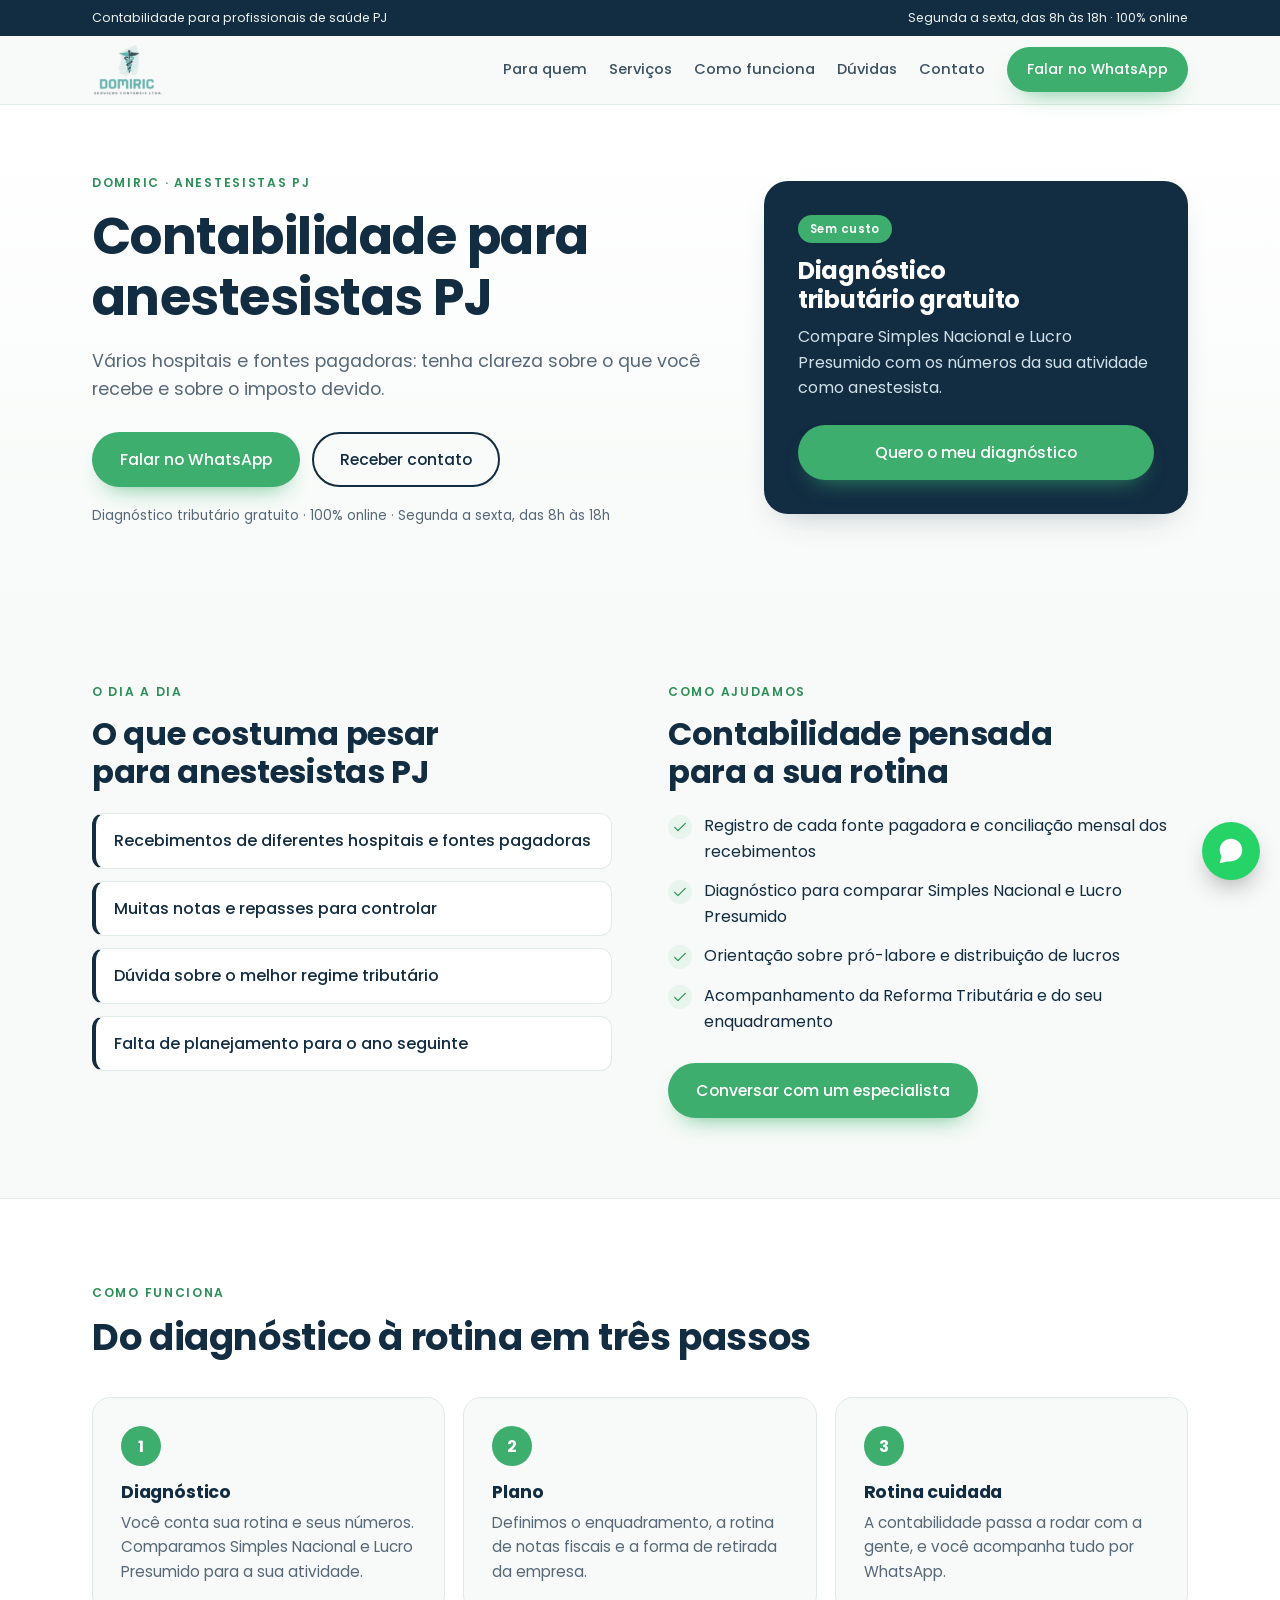
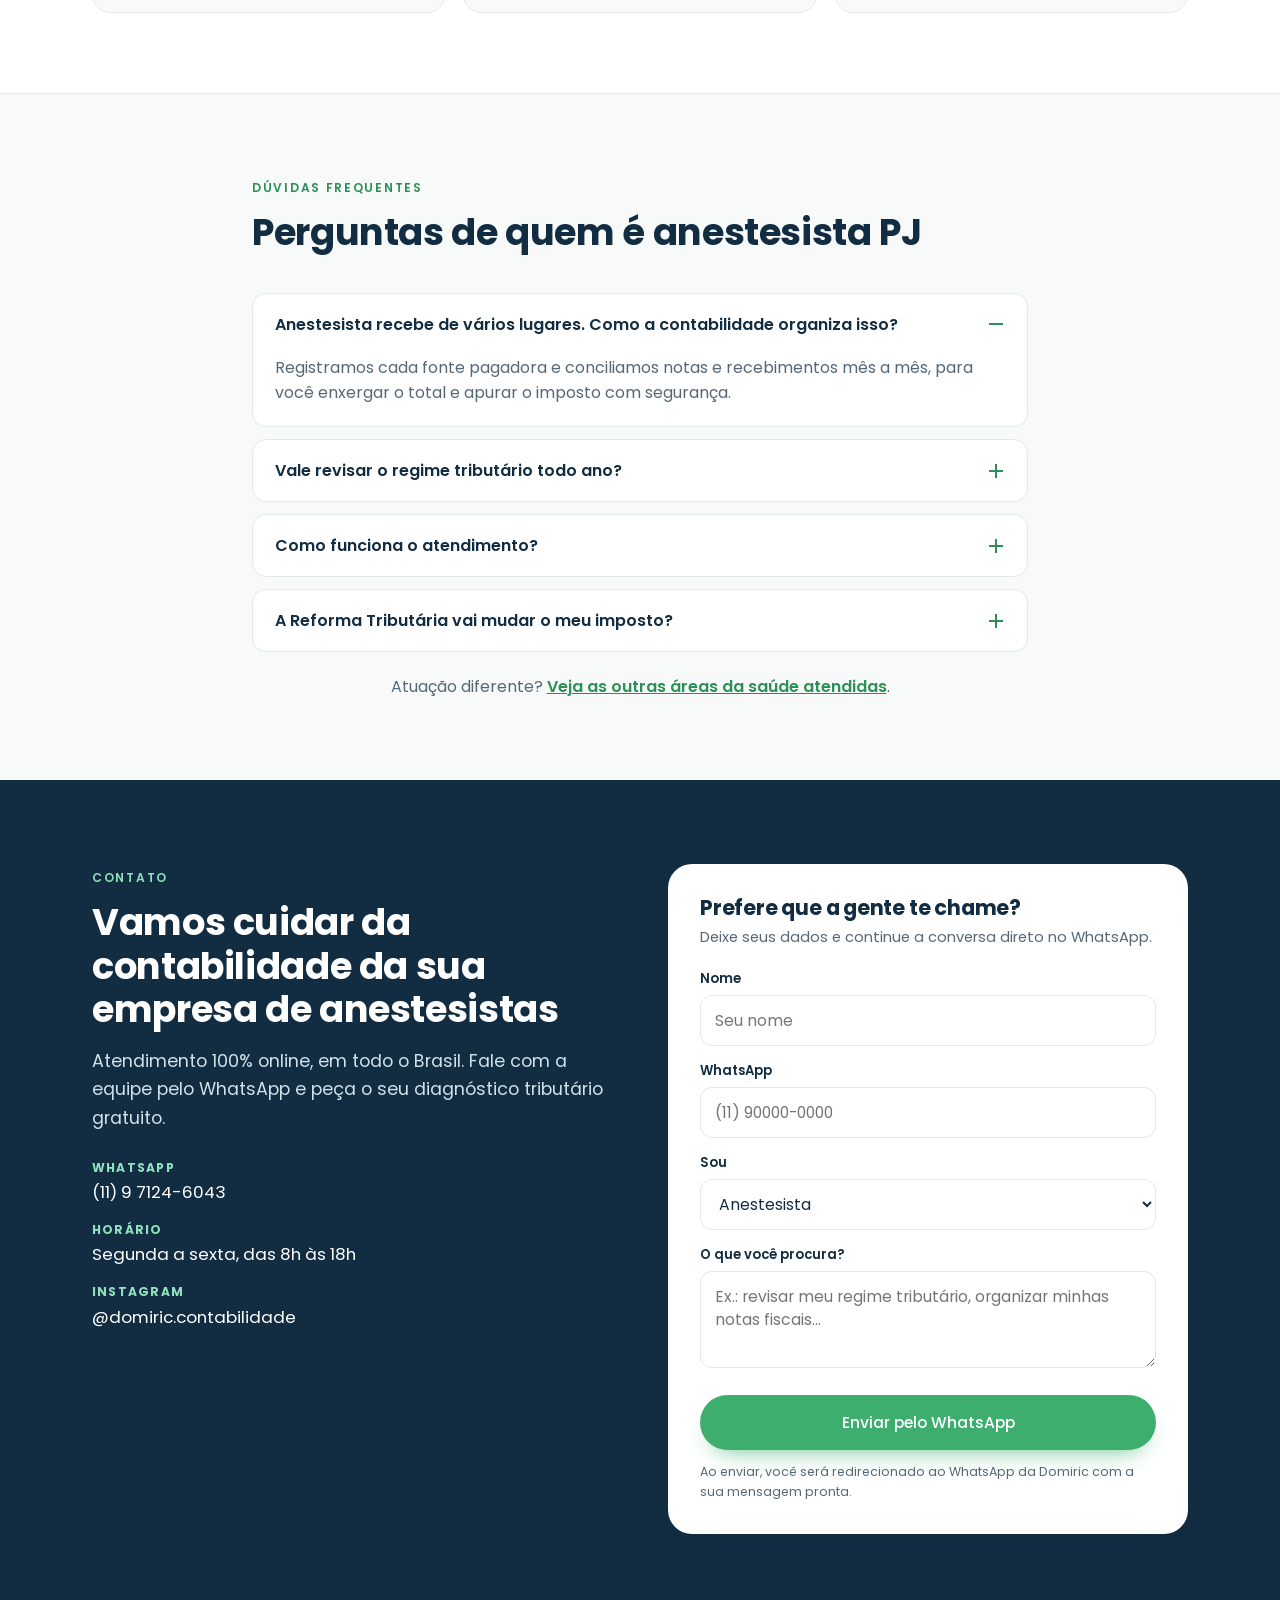
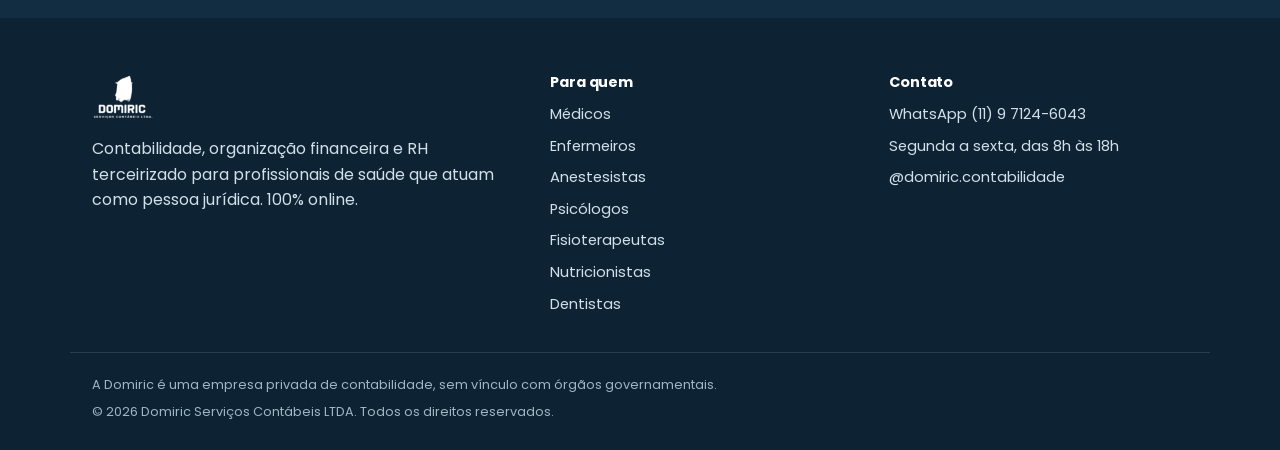
==== anestesistas/index.html @ 7d5b4917 "Refaz o site para profissionais de saúde PJ (home + 7 páginas por profissão) - Home e páginas por pr" ====
<!DOCTYPE html>
<html lang="pt-BR">
<head>
<!-- Google tag (gtag.js) -->
<script async src="https://www.googletagmanager.com/gtag/js?id=G-FYGS9DL36L"></script>
<script>
  window.dataLayer = window.dataLayer || [];
  function gtag(){dataLayer.push(arguments);}
  gtag('js', new Date());
  gtag('config', 'G-FYGS9DL36L');
</script>
<meta charset="UTF-8">
<meta name="viewport" content="width=device-width, initial-scale=1.0">
<title>Contabilidade para anestesistas PJ | Domiric Contábil</title>
<meta name="description" content="Contabilidade para anestesistas PJ: Vários hospitais e fontes pagadoras: tenha clareza sobre o que você recebe e sobre o imposto devido. Diagnóstico tributário gratuito e atendimento 100% online.">
<link rel="canonical" href="https://www.domiriccontabil.com.br/anestesistas/">
<link rel="icon" href="/logo-cropped.png">
<link rel="preconnect" href="https://fonts.googleapis.com">
<link rel="preconnect" href="https://fonts.gstatic.com" crossorigin>
<link href="https://fonts.googleapis.com/css2?family=Poppins:wght@400;500;600;700&display=swap" rel="stylesheet">
<link rel="stylesheet" href="/styles.css">
</head>
<body data-profession="anestesistas">
<div class="topbar"><div class="wrap"><span>Contabilidade para profissionais de saúde PJ</span><span class="hide-sm">Segunda a sexta, das 8h às 18h · 100% online</span></div></div>
<header class="site" id="siteHeader">
  <div class="wrap nav">
    <a class="brand" href="/"><img src="/logo-cropped.png" alt="Domiric Contábil"></a>
    <nav class="links" aria-label="Principal"><a href="/#para-quem">Para quem</a><a href="/#servicos">Serviços</a><a href="/#como-funciona">Como funciona</a><a href="/#duvidas">Dúvidas</a><a href="/#contato">Contato</a></nav>
    <a class="btn btn-primary btn-sm" href="https://w.app/domiric" target="_blank" rel="noopener" data-loc="header">Falar no WhatsApp</a>
    <button class="menu-toggle" id="menuToggle" aria-label="Abrir menu" aria-expanded="false"><span></span><span></span><span></span></button>
  </div>
  <nav class="nav-mobile" id="navMobile" aria-label="Menu móvel"><a href="/#para-quem">Para quem</a><a href="/#servicos">Serviços</a><a href="/#como-funciona">Como funciona</a><a href="/#duvidas">Dúvidas</a><a href="/#contato">Contato</a><a class="btn btn-primary" href="https://w.app/domiric" target="_blank" rel="noopener" data-loc="menu-mobile">Falar no WhatsApp</a></nav>
</header>
<main>
  <section class="hero hero-prof">
    <div class="wrap hero-grid">
      <div class="hero-copy">
        <span class="eyebrow">Domiric · Anestesistas PJ</span>
        <h1>Contabilidade para anestesistas PJ</h1>
        <p class="lead">Vários hospitais e fontes pagadoras: tenha clareza sobre o que você recebe e sobre o imposto devido.</p>
        <div class="hero-ctas">
          <a class="btn btn-primary" href="https://w.app/domiric" target="_blank" rel="noopener" data-loc="hero">Falar no WhatsApp</a>
          <a class="btn btn-ghost" href="#contato">Receber contato</a>
        </div>
        <p class="micro">Diagnóstico tributário gratuito · 100% online · Segunda a sexta, das 8h às 18h</p>
      </div>
      <aside class="hero-card">
        <span class="badge">Sem custo</span>
        <h2>Diagnóstico tributário gratuito</h2>
        <p>Compare Simples Nacional e Lucro Presumido com os números da sua atividade como anestesista.</p>
        <a class="btn btn-primary btn-block" href="https://w.app/domiric" target="_blank" rel="noopener" data-loc="hero-card">Quero o meu diagnóstico</a>
      </aside>
    </div>
  </section>

  <section class="section">
    <div class="wrap two-col">
      <div>
        <span class="eyebrow">O dia a dia</span>
        <h2>O que costuma pesar para anestesistas PJ</h2>
        <ul class="pain-list"><li>Recebimentos de diferentes hospitais e fontes pagadoras</li><li>Muitas notas e repasses para controlar</li><li>Dúvida sobre o melhor regime tributário</li><li>Falta de planejamento para o ano seguinte</li></ul>
      </div>
      <div>
        <span class="eyebrow">Como ajudamos</span>
        <h2>Contabilidade pensada para a sua rotina</h2>
        <ul class="help-list"><li><svg viewBox="0 0 24 24" aria-hidden="true"><path d="M4 12.5l5 5L20 6.5"/></svg><span>Registro de cada fonte pagadora e conciliação mensal dos recebimentos</span></li><li><svg viewBox="0 0 24 24" aria-hidden="true"><path d="M4 12.5l5 5L20 6.5"/></svg><span>Diagnóstico para comparar Simples Nacional e Lucro Presumido</span></li><li><svg viewBox="0 0 24 24" aria-hidden="true"><path d="M4 12.5l5 5L20 6.5"/></svg><span>Orientação sobre pró-labore e distribuição de lucros</span></li><li><svg viewBox="0 0 24 24" aria-hidden="true"><path d="M4 12.5l5 5L20 6.5"/></svg><span>Acompanhamento da Reforma Tributária e do seu enquadramento</span></li></ul>
        <a class="btn btn-primary" href="https://w.app/domiric" target="_blank" rel="noopener" data-loc="ajuda">Conversar com um especialista</a>
      </div>
    </div>
  </section>

  <section class="section alt">
    <div class="wrap">
      <div class="section-head"><span class="eyebrow">Como funciona</span><h2>Do diagnóstico à rotina em três passos</h2></div>
      <div class="steps"><div class="step"><div class="n">1</div><h3>Diagnóstico</h3><p>Você conta sua rotina e seus números. Comparamos Simples Nacional e Lucro Presumido para a sua atividade.</p></div><div class="step"><div class="n">2</div><h3>Plano</h3><p>Definimos o enquadramento, a rotina de notas fiscais e a forma de retirada da empresa.</p></div><div class="step"><div class="n">3</div><h3>Rotina cuidada</h3><p>A contabilidade passa a rodar com a gente, e você acompanha tudo por WhatsApp.</p></div></div>
    </div>
  </section>

  <section id="duvidas" class="section">
    <div class="wrap narrow">
      <div class="section-head"><span class="eyebrow">Dúvidas frequentes</span><h2>Perguntas de quem é anestesista PJ</h2></div>
      <div class="faq-list"><div class="faq-item open">
      <button class="faq-q" aria-expanded="true">Anestesista recebe de vários lugares. Como a contabilidade organiza isso?<span class="plus"></span></button>
      <div class="faq-a"><p>Registramos cada fonte pagadora e conciliamos notas e recebimentos mês a mês, para você enxergar o total e apurar o imposto com segurança.</p></div>
    </div><div class="faq-item">
      <button class="faq-q" aria-expanded="false">Vale revisar o regime tributário todo ano?<span class="plus"></span></button>
      <div class="faq-a"><p>Sim. Faturamento e despesas mudam, e a Reforma Tributária traz novidades. Uma revisão antes do fim do ano evita surpresas.</p></div>
    </div><div class="faq-item">
      <button class="faq-q" aria-expanded="false">Como funciona o atendimento?<span class="plus"></span></button>
      <div class="faq-a"><p>100% online, em todo o Brasil. O contato principal é pelo WhatsApp, de segunda a sexta, das 8h às 18h, direto com um especialista, sem fila de espera.</p></div>
    </div><div class="faq-item">
      <button class="faq-q" aria-expanded="false">A Reforma Tributária vai mudar o meu imposto?<span class="plus"></span></button>
      <div class="faq-a"><p>As mudanças são graduais e dependem do seu enquadramento. Acompanhamos a regulamentação e orientamos o que muda no seu caso, com antecedência.</p></div>
    </div></div>
      <p class="other-prof">Atuação diferente? <a href="/#para-quem">Veja as outras áreas da saúde atendidas</a>.</p>
    </div>
  </section>

  <section id="contato" class="contact">
  <div class="wrap contact-grid">
    <div>
      <span class="eyebrow">Contato</span>
      <h2>Vamos cuidar da contabilidade da sua empresa de anestesistas</h2>
      <p class="lead">Atendimento 100% online, em todo o Brasil. Fale com a equipe pelo WhatsApp e peça o seu diagnóstico tributário gratuito.</p>
      <ul class="contact-list">
        <li><strong>WhatsApp</strong><a href="https://w.app/domiric" target="_blank" rel="noopener" data-loc="contato">(11) 9 7124-6043</a></li>
        <li><strong>Horário</strong><span>Segunda a sexta, das 8h às 18h</span></li>
        <li><strong>Instagram</strong><a href="https://www.instagram.com/domiric.contabilidade/" target="_blank" rel="noopener">@domiric.contabilidade</a></li>
      </ul>
    </div>
    <form class="form-card" id="leadForm" data-profession="anestesistas">
    <h3>Prefere que a gente te chame?</h3>
    <p class="hint">Deixe seus dados e continue a conversa direto no WhatsApp.</p>
    <label for="fName">Nome</label>
    <input id="fName" name="nome" type="text" placeholder="Seu nome" required autocomplete="name">
    <label for="fPhone">WhatsApp</label>
    <input id="fPhone" name="telefone" type="tel" placeholder="(11) 90000-0000" required autocomplete="tel">
    <label for="fProf">Sou</label>
    <select id="fProf" name="profissao"><option>Médico(a)</option><option>Enfermeiro(a)</option><option selected>Anestesista</option><option>Psicólogo(a)</option><option>Fisioterapeuta</option><option>Nutricionista</option><option>Dentista</option><option>Outra área da saúde</option></select>
    <label for="fMsg">O que você procura?</label>
    <textarea id="fMsg" name="mensagem" rows="3" placeholder="Ex.: revisar meu regime tributário, organizar minhas notas fiscais..."></textarea>
    <button type="submit" class="btn btn-primary btn-block">Enviar pelo WhatsApp</button>
    <p class="form-note">Ao enviar, você será redirecionado ao WhatsApp da Domiric com a sua mensagem pronta.</p>
  </form>
  </div>
</section>
</main>
<footer>
  <div class="wrap foot-grid">
    <div>
      <img class="foot-logo" src="/logo-cropped.png" alt="Domiric Contábil">
      <p>Contabilidade, organização financeira e RH terceirizado para profissionais de saúde que atuam como pessoa jurídica. 100% online.</p>
    </div>
    <div><h4>Para quem</h4><ul><li><a href="/medicos/">Médicos</a></li><li><a href="/enfermeiros/">Enfermeiros</a></li><li><a href="/anestesistas/">Anestesistas</a></li><li><a href="/psicologos/">Psicólogos</a></li><li><a href="/fisioterapeutas/">Fisioterapeutas</a></li><li><a href="/nutricionistas/">Nutricionistas</a></li><li><a href="/dentistas/">Dentistas</a></li></ul></div>
    <div><h4>Contato</h4><ul>
      <li><a href="https://w.app/domiric" target="_blank" rel="noopener" data-loc="rodape">WhatsApp (11) 9 7124-6043</a></li>
      <li><span>Segunda a sexta, das 8h às 18h</span></li>
      <li><a href="https://www.instagram.com/domiric.contabilidade/" target="_blank" rel="noopener">@domiric.contabilidade</a></li>
    </ul></div>
  </div>
  <div class="wrap foot-bottom">
    <p>A Domiric é uma empresa privada de contabilidade, sem vínculo com órgãos governamentais.</p>
    <p>© <span id="year"></span> Domiric Serviços Contábeis LTDA. Todos os direitos reservados.</p>
  </div>
</footer>
<a href="https://w.app/domiric" target="_blank" rel="noopener" class="wa-float" aria-label="Falar no WhatsApp com a Domiric" data-loc="flutuante"><svg viewBox="0 0 32 32" aria-hidden="true"><path d="M16.01 3C9.38 3 4 8.36 4 15c0 2.36.68 4.55 1.87 6.4L4 29l7.8-1.83A11.9 11.9 0 0016 27c6.63 0 12-5.36 12-12S22.64 3 16.01 3zm5.4 14.46c-.3-.15-1.75-.86-2.02-.96-.27-.1-.47-.15-.66.15-.2.3-.76.96-.93 1.16-.17.2-.34.22-.63.07-.3-.15-1.24-.46-2.37-1.47-.87-.78-1.46-1.74-1.63-2.03-.17-.3-.02-.46.13-.6.13-.13.3-.34.44-.5.15-.17.2-.3.3-.5.1-.2.05-.37-.02-.52-.07-.15-.66-1.6-.91-2.19-.24-.58-.48-.5-.66-.5h-.56c-.2 0-.52.07-.79.37-.27.3-1.04 1.02-1.04 2.48s1.07 2.87 1.22 3.07c.15.2 2.1 3.2 5.08 4.49.71.31 1.26.49 1.69.63.71.23 1.36.2 1.87.12.57-.08 1.75-.71 2-1.4.24-.68.24-1.27.17-1.4-.07-.12-.27-.2-.56-.35z"/></svg><span class="wa-tip">Fale com um especialista</span></a>
<script src="/script.js"></script>
</body>
</html>
---- styles.css ----
/* Domiric — site para profissionais de saúde PJ
   Identidade: fundo off-white, verde-água #3DAE6E (destaque), azul-marinho #122C42 (texto/títulos), Poppins. */
:root{
  --navy:#122C42; --navy-2:#1B3B56;
  --green:#3DAE6E; --green-d:#2C8F57; --mint:#E7F5ED;
  --bg:#F7FAF8; --card:#FFFFFF; --muted:#566878; --line:#E1EAE4;
  --radius:18px; --shadow:0 14px 34px -18px rgba(18,44,66,.35);
}
*{box-sizing:border-box}
html{scroll-behavior:smooth;scroll-padding-top:84px}
body{margin:0;font-family:'Poppins',system-ui,-apple-system,'Segoe UI',sans-serif;color:var(--navy);background:var(--bg);line-height:1.6;-webkit-font-smoothing:antialiased}
img{max-width:100%;display:block}
a{color:inherit}
h1,h2,h3,h4{margin:0;line-height:1.18;letter-spacing:-.01em;font-weight:700;text-wrap:balance}
p{margin:0}
ul{margin:0;padding:0;list-style:none}
svg{fill:none;stroke:currentColor;stroke-width:1.8;stroke-linecap:round;stroke-linejoin:round}
.wrap{max-width:1140px;margin:0 auto;padding:0 22px}
.narrow{max-width:820px}

/* topo */
.topbar{background:var(--navy);color:#EAF2EE;font-size:.78rem}
.topbar .wrap{display:flex;justify-content:space-between;gap:12px;padding-top:8px;padding-bottom:8px}
header.site{position:sticky;top:0;z-index:50;background:rgba(247,250,248,.94);backdrop-filter:blur(10px);border-bottom:1px solid var(--line)}
.nav{display:flex;align-items:center;gap:22px;min-height:68px}
.brand img{height:54px;width:auto}
.links{display:flex;gap:22px;margin-left:auto;font-size:.92rem;font-weight:500}
.links a{text-decoration:none;color:var(--navy);opacity:.82}
.links a:hover{opacity:1;color:var(--green-d)}
.menu-toggle{display:none;background:none;border:0;width:42px;height:42px;padding:10px;cursor:pointer}
.menu-toggle span{display:block;height:2px;background:var(--navy);margin:6px 0;border-radius:2px}
.nav-mobile{display:none;flex-direction:column;gap:6px;padding:10px 22px 18px;border-top:1px solid var(--line);background:var(--bg)}
.nav-mobile a{text-decoration:none;padding:10px 0;font-weight:500}
.nav-mobile.open{display:flex}

/* botões */
.btn{display:inline-flex;align-items:center;justify-content:center;gap:8px;padding:14px 26px;border-radius:999px;font:500 .98rem 'Poppins',sans-serif;text-decoration:none;border:2px solid transparent;cursor:pointer;transition:transform .15s,background .15s,box-shadow .15s}
.btn:hover{transform:translateY(-1px)}
.btn-primary{background:var(--green);color:#fff;box-shadow:0 12px 24px -14px rgba(61,174,110,.9)}
.btn-primary:hover{background:var(--green-d)}
.btn-navy{background:var(--navy);color:#fff}
.btn-navy:hover{background:var(--navy-2)}
.btn-ghost{border-color:var(--navy);color:var(--navy);background:transparent}
.btn-ghost:hover{background:var(--navy);color:#fff}
.btn-sm{padding:10px 18px;font-size:.88rem}
.btn-block{width:100%}

.eyebrow{display:inline-block;font-size:.76rem;font-weight:600;letter-spacing:.14em;text-transform:uppercase;color:var(--green-d);margin-bottom:14px}
.lead{font-size:1.1rem;color:var(--muted);max-width:56ch}

/* hero */
.hero{padding:64px 0 72px;background:linear-gradient(180deg,#fff 0%,var(--bg) 100%)}
.hero-grid{display:grid;grid-template-columns:1.25fr .85fr;gap:48px;align-items:center}
.hero h1{font-size:clamp(2rem,4.4vw,3.2rem)}
.hero h1 em{font-style:normal;color:var(--green-d)}
.hero .lead{margin-top:20px}
.check-list{margin:24px 0 8px;display:grid;gap:10px}
.check-list li{display:flex;gap:10px;align-items:flex-start;font-weight:500}
.check-list svg{flex:none;width:22px;height:22px;padding:3px;border-radius:50%;background:var(--mint);color:var(--green-d)}
.hero-ctas{display:flex;flex-wrap:wrap;gap:12px;margin-top:28px}
.micro{margin-top:18px;font-size:.84rem;color:var(--muted)}
.hero-card{background:var(--navy);color:#fff;border-radius:24px;padding:34px;box-shadow:var(--shadow)}
.hero-card h2{font-size:1.5rem;margin:14px 0 10px}
.hero-card p{color:#CFE0E8;margin-bottom:24px}
.badge{display:inline-block;background:var(--green);color:#fff;font-size:.72rem;font-weight:600;padding:5px 12px;border-radius:999px;letter-spacing:.04em}

/* seções */
.section{padding:80px 0}
.section.alt{background:#fff;border-top:1px solid var(--line);border-bottom:1px solid var(--line)}
.section-head{margin-bottom:38px;max-width:720px}
.section-head h2{font-size:clamp(1.6rem,3vw,2.3rem)}
.section-head p{margin-top:12px;color:var(--muted)}
.two-col{display:grid;grid-template-columns:1fr 1fr;gap:56px}
.two-col h2{font-size:clamp(1.5rem,2.6vw,2rem);margin-bottom:22px}

.prof-grid{display:grid;grid-template-columns:repeat(4,1fr);gap:18px}
.prof-card{display:flex;flex-direction:column;gap:8px;background:var(--card);border:1px solid var(--line);border-radius:var(--radius);padding:24px;text-decoration:none;transition:transform .18s,box-shadow .18s,border-color .18s}
.prof-card:hover{transform:translateY(-3px);box-shadow:var(--shadow);border-color:var(--green)}
.prof-icon{width:44px;height:44px;border-radius:12px;background:var(--mint);color:var(--green-d);display:grid;place-items:center;margin-bottom:6px}
.prof-icon svg{width:22px;height:22px}
.prof-card h3{font-size:1.1rem}
.prof-card p{color:var(--muted);font-size:.9rem;flex:1}
.prof-more{display:inline-flex;align-items:center;gap:6px;color:var(--green-d);font-weight:600;font-size:.88rem;margin-top:6px}
.prof-more svg{width:16px;height:16px}

.value-grid{display:grid;grid-template-columns:repeat(4,1fr);gap:18px}
.value-card{background:var(--bg);border:1px solid var(--line);border-radius:var(--radius);padding:26px}
.value-icon{width:44px;height:44px;border-radius:12px;background:var(--navy);color:#fff;display:grid;place-items:center;margin-bottom:16px}
.value-icon svg{width:22px;height:22px}
.value-card h3{font-size:1.05rem;margin-bottom:8px}
.value-card p{color:var(--muted);font-size:.92rem}

.svc-grid{display:grid;grid-template-columns:1.2fr 1fr 1fr;gap:18px}
.svc-card{position:relative;background:var(--card);border:1px solid var(--line);border-radius:var(--radius);padding:30px}
.svc-card h3{font-size:1.2rem;margin-bottom:10px}
.svc-card p{color:var(--muted)}
.svc-main{background:var(--navy);color:#fff;border-color:var(--navy)}
.svc-main p{color:#CFE0E8}
.tag{position:absolute;top:18px;right:18px;background:var(--green);color:#fff;font-size:.7rem;font-weight:600;padding:4px 10px;border-radius:999px}

.steps{display:grid;grid-template-columns:repeat(3,1fr);gap:18px}
.step{background:var(--bg);border:1px solid var(--line);border-radius:var(--radius);padding:28px}
.step .n{width:40px;height:40px;border-radius:50%;background:var(--green);color:#fff;font-weight:700;display:grid;place-items:center;margin-bottom:16px}
.step h3{font-size:1.1rem;margin-bottom:8px}
.step p{color:var(--muted);font-size:.95rem}

.pain-list{display:grid;gap:12px}
.pain-list li{background:#fff;border:1px solid var(--line);border-left:4px solid var(--navy);border-radius:12px;padding:14px 18px;font-weight:500}
.help-list{display:grid;gap:14px;margin-bottom:28px}
.help-list li{display:flex;gap:12px;align-items:flex-start}
.help-list svg{flex:none;width:24px;height:24px;padding:4px;border-radius:50%;background:var(--mint);color:var(--green-d);margin-top:2px}

/* FAQ */
.faq-list{display:grid;gap:12px}
.faq-item{background:#fff;border:1px solid var(--line);border-radius:14px;overflow:hidden}
.faq-q{width:100%;text-align:left;background:none;border:0;padding:18px 22px;font:600 1rem 'Poppins',sans-serif;color:var(--navy);display:flex;justify-content:space-between;align-items:center;gap:16px;cursor:pointer}
.plus{position:relative;flex:none;width:18px;height:18px}
.plus::before,.plus::after{content:'';position:absolute;background:var(--green-d);left:50%;top:50%;transform:translate(-50%,-50%)}
.plus::before{width:14px;height:2px}.plus::after{width:2px;height:14px;transition:transform .2s}
.faq-item.open .plus::after{transform:translate(-50%,-50%) rotate(90deg)}
.faq-a{display:none;padding:0 22px 20px;color:var(--muted)}
.faq-item.open .faq-a{display:block}
.other-prof{margin-top:22px;text-align:center;color:var(--muted)}
.other-prof a{color:var(--green-d);font-weight:600}

/* contato */
.contact{padding:84px 0;background:var(--navy);color:#fff}
.contact-grid{display:grid;grid-template-columns:1fr 1fr;gap:56px;align-items:start}
.contact h2{font-size:clamp(1.6rem,3vw,2.3rem)}
.contact .eyebrow{color:#8FE0BC}
.contact .lead{color:#CFE0E8;margin:16px 0 26px}
.contact-list{display:grid;gap:14px}
.contact-list li{display:flex;flex-direction:column;gap:2px}
.contact-list strong{font-size:.76rem;letter-spacing:.1em;text-transform:uppercase;color:#8FE0BC}
.contact-list a,.contact-list span{font-size:1.05rem;text-decoration:none}
.form-card{background:#fff;color:var(--navy);border-radius:24px;padding:32px;box-shadow:var(--shadow)}
.form-card h3{font-size:1.3rem}
.hint{color:var(--muted);font-size:.92rem;margin:6px 0 18px}
.form-card label{display:block;font-size:.82rem;font-weight:600;margin:14px 0 6px}
.form-card input,.form-card select,.form-card textarea{width:100%;padding:13px 14px;border:1.5px solid var(--line);border-radius:12px;font:400 .98rem 'Poppins',sans-serif;color:var(--navy);background:#fff}
.form-card input:focus,.form-card select:focus,.form-card textarea:focus{outline:none;border-color:var(--green);box-shadow:0 0 0 3px rgba(61,174,110,.18)}
.form-card .btn{margin-top:20px}
.form-note{margin-top:12px;font-size:.78rem;color:var(--muted)}

/* rodapé */
footer{background:#0D2233;color:#CFE0E8;padding:56px 0 0}
.foot-grid{display:grid;grid-template-columns:1.4fr 1fr 1fr;gap:40px;padding-bottom:36px}
.foot-logo{height:46px;width:auto;margin-bottom:16px;filter:brightness(0) invert(1)}
footer h4{color:#fff;font-size:.9rem;margin-bottom:12px}
footer ul{display:grid;gap:8px;font-size:.92rem}
footer a{text-decoration:none}
footer a:hover{color:#8FE0BC}
.foot-bottom{border-top:1px solid rgba(255,255,255,.12);padding:22px 22px 28px;font-size:.8rem;display:grid;gap:6px;color:#9FB6C4}

/* WhatsApp flutuante */
.wa-float{position:fixed;right:20px;bottom:20px;z-index:60;width:58px;height:58px;border-radius:50%;background:#25D366;color:#fff;display:grid;place-items:center;box-shadow:0 12px 28px -10px rgba(0,0,0,.45);text-decoration:none}
.wa-float svg{width:30px;height:30px;fill:#fff;stroke:none}
.wa-tip{position:absolute;right:68px;background:var(--navy);color:#fff;font-size:.8rem;padding:8px 12px;border-radius:10px;white-space:nowrap;opacity:0;pointer-events:none;transition:opacity .2s}
.wa-float:hover .wa-tip{opacity:1}

/* responsivo */
@media (max-width:980px){
  .hero-grid,.two-col,.contact-grid{grid-template-columns:1fr}
  .prof-grid,.value-grid{grid-template-columns:repeat(2,1fr)}
  .svc-grid,.steps{grid-template-columns:1fr}
  .foot-grid{grid-template-columns:1fr 1fr}
}
@media (max-width:760px){
  .links,.nav>.btn{display:none}
  .menu-toggle{display:block;margin-left:auto}
  .hide-sm{display:none}
  .hero{padding:40px 0 48px}
  .section,.contact{padding:56px 0}
}
@media (max-width:560px){
  .prof-grid,.value-grid,.foot-grid{grid-template-columns:1fr}
  .hero-card,.form-card{padding:24px}
}
@media (prefers-reduced-motion:reduce){*{transition:none!important;scroll-behavior:auto!important}}
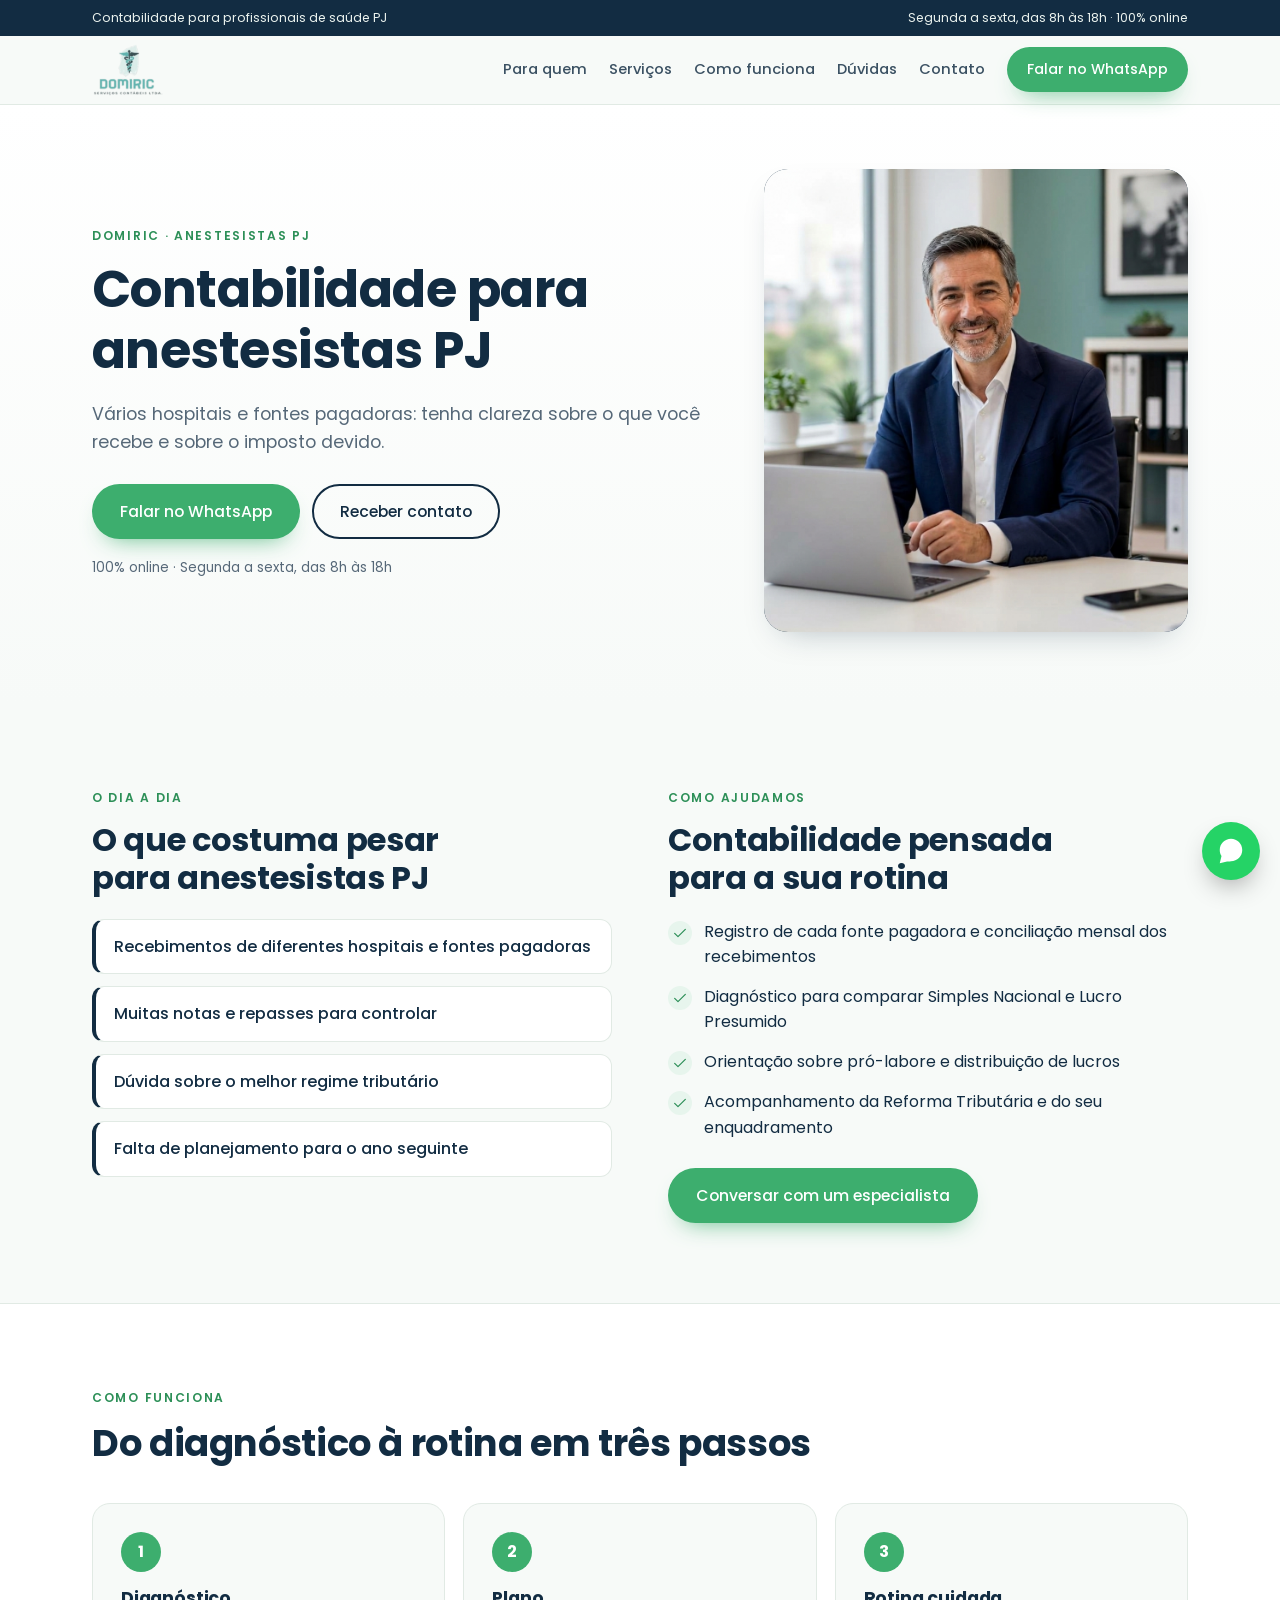
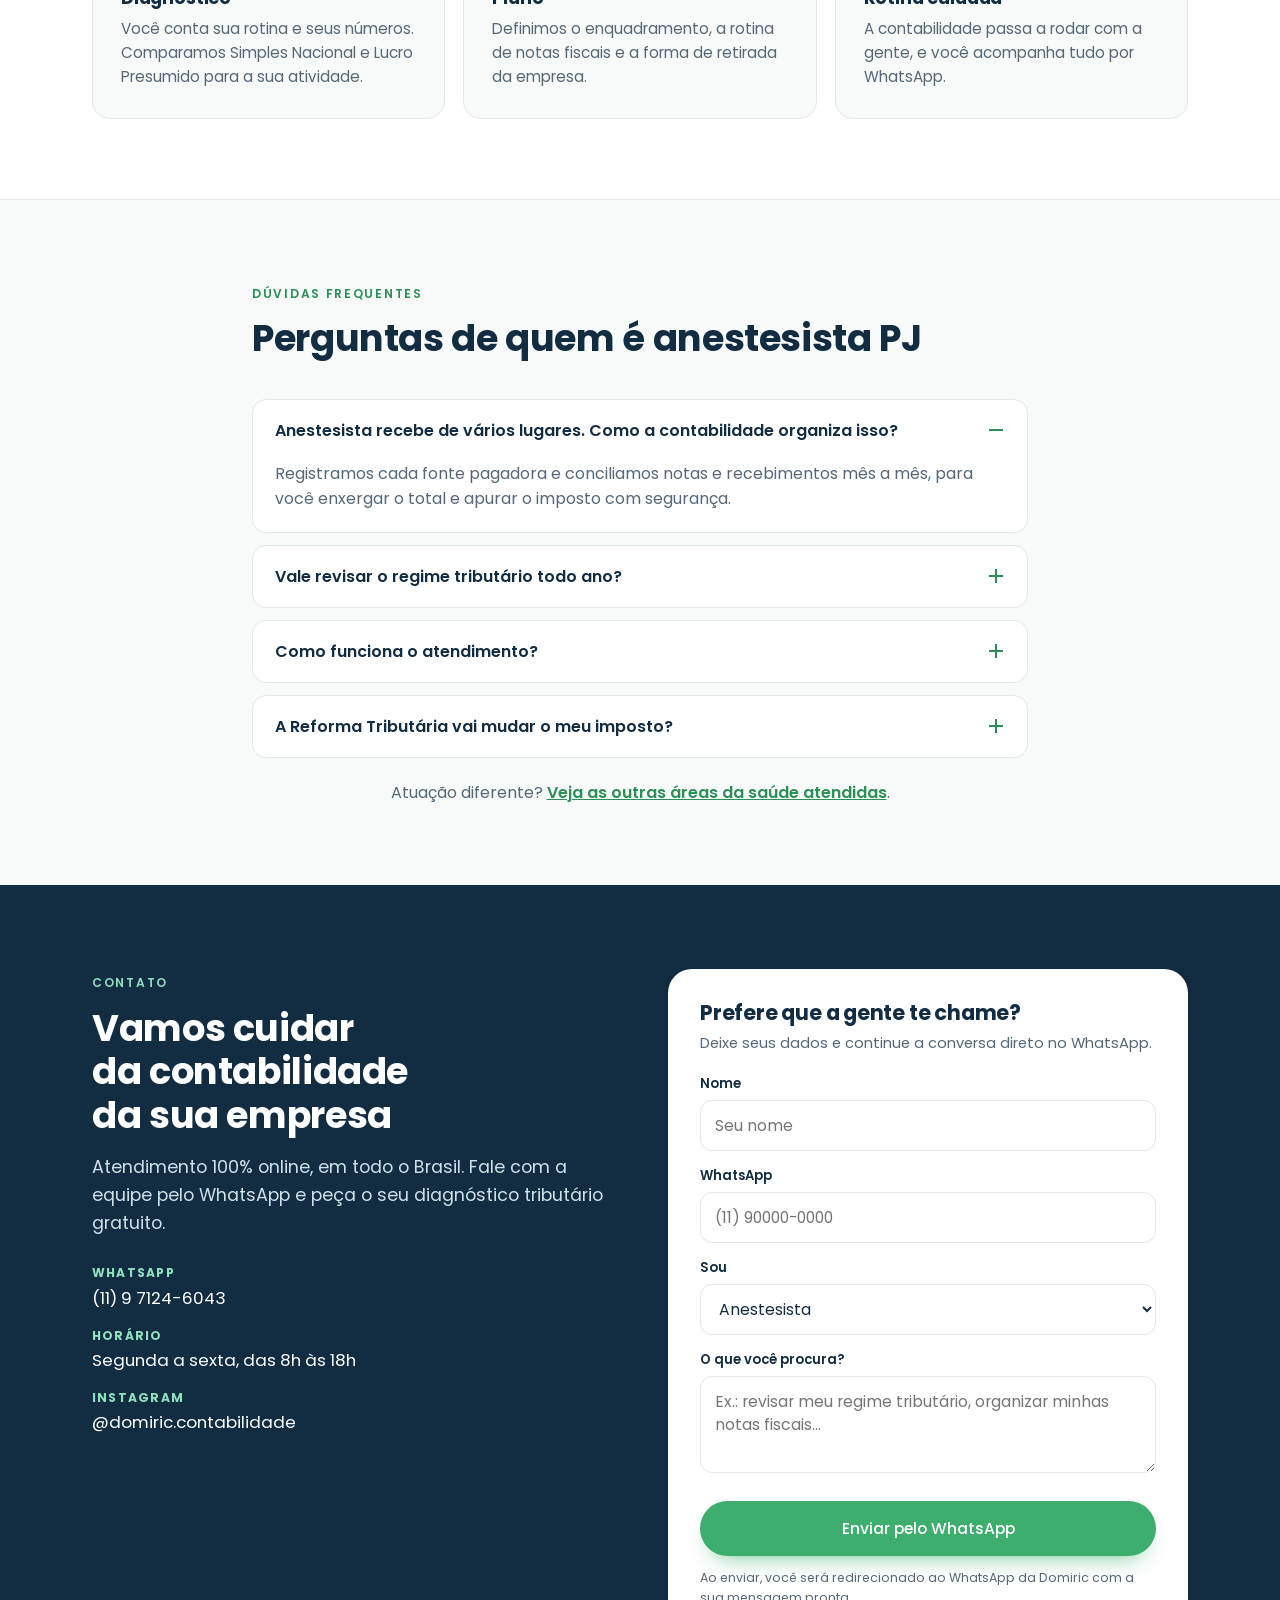
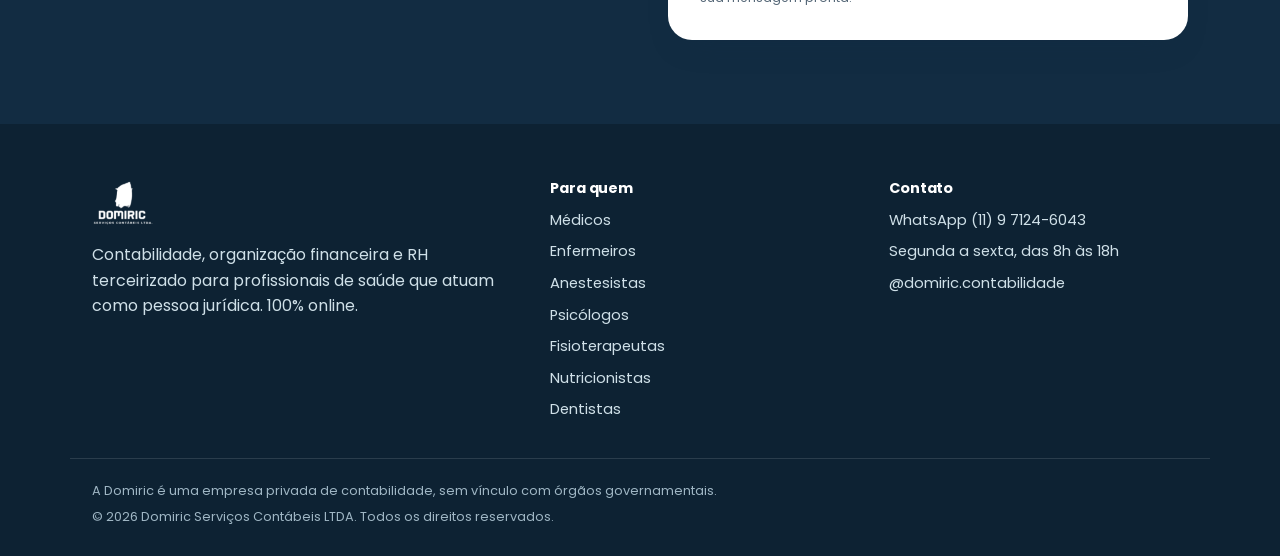
==== commit e4c786da: "Hero: novo título, foto do contador, sem oferta de diagnóstico e botão Abrir um CNPJ Co-Authored-By:" ====
--- a/anestesistas/index.html
+++ b/anestesistas/index.html
@@ -42,14 +42,9 @@
           <a class="btn btn-primary" href="https://w.app/domiric" target="_blank" rel="noopener" data-loc="hero">Falar no WhatsApp</a>
           <a class="btn btn-ghost" href="#contato">Receber contato</a>
         </div>
-        <p class="micro">Diagnóstico tributário gratuito · 100% online · Segunda a sexta, das 8h às 18h</p>
+        <p class="micro">100% online · Segunda a sexta, das 8h às 18h</p>
       </div>
-      <aside class="hero-card">
-        <span class="badge">Sem custo</span>
-        <h2>Diagnóstico tributário gratuito</h2>
-        <p>Compare Simples Nacional e Lucro Presumido com os números da sua atividade como anestesista.</p>
-        <a class="btn btn-primary btn-block" href="https://w.app/domiric" target="_blank" rel="noopener" data-loc="hero-card">Quero o meu diagnóstico</a>
-      </aside>
+      <figure class="hero-photo"><img src="/hero-contador.jpg" alt="Contador sorrindo em escritório" width="992" height="1082" fetchpriority="high"></figure>
     </div>
   </section>
 
@@ -100,7 +95,7 @@
   <div class="wrap contact-grid">
     <div>
       <span class="eyebrow">Contato</span>
-      <h2>Vamos cuidar da contabilidade da sua empresa de anestesistas</h2>
+      <h2>Vamos cuidar da contabilidade da sua empresa</h2>
       <p class="lead">Atendimento 100% online, em todo o Brasil. Fale com a equipe pelo WhatsApp e peça o seu diagnóstico tributário gratuito.</p>
       <ul class="contact-list">
         <li><strong>WhatsApp</strong><a href="https://w.app/domiric" target="_blank" rel="noopener" data-loc="contato">(11) 9 7124-6043</a></li>
--- a/styles.css
+++ b/styles.css
@@ -62,6 +62,10 @@
 .hero-card{background:var(--navy);color:#fff;border-radius:24px;padding:34px;box-shadow:var(--shadow)}
 .hero-card h2{font-size:1.5rem;margin:14px 0 10px}
 .hero-card p{color:#CFE0E8;margin-bottom:24px}
+.hero-photo{position:relative;margin:0;border-radius:24px;overflow:hidden;box-shadow:var(--shadow);background:var(--navy);max-width:440px;justify-self:end;width:100%}
+.hero-photo img{display:block;width:100%;height:auto;object-fit:cover}
+.hero-photo figcaption{position:absolute;left:14px;right:14px;bottom:14px;display:grid;gap:10px;justify-items:start;padding:18px;border-radius:18px;background:rgba(18,44,66,.92);color:#fff}
+.hero-photo figcaption strong{font-size:1.05rem;font-weight:600;line-height:1.3}
 .badge{display:inline-block;background:var(--green);color:#fff;font-size:.72rem;font-weight:600;padding:5px 12px;border-radius:999px;letter-spacing:.04em}
 
 /* seções */
